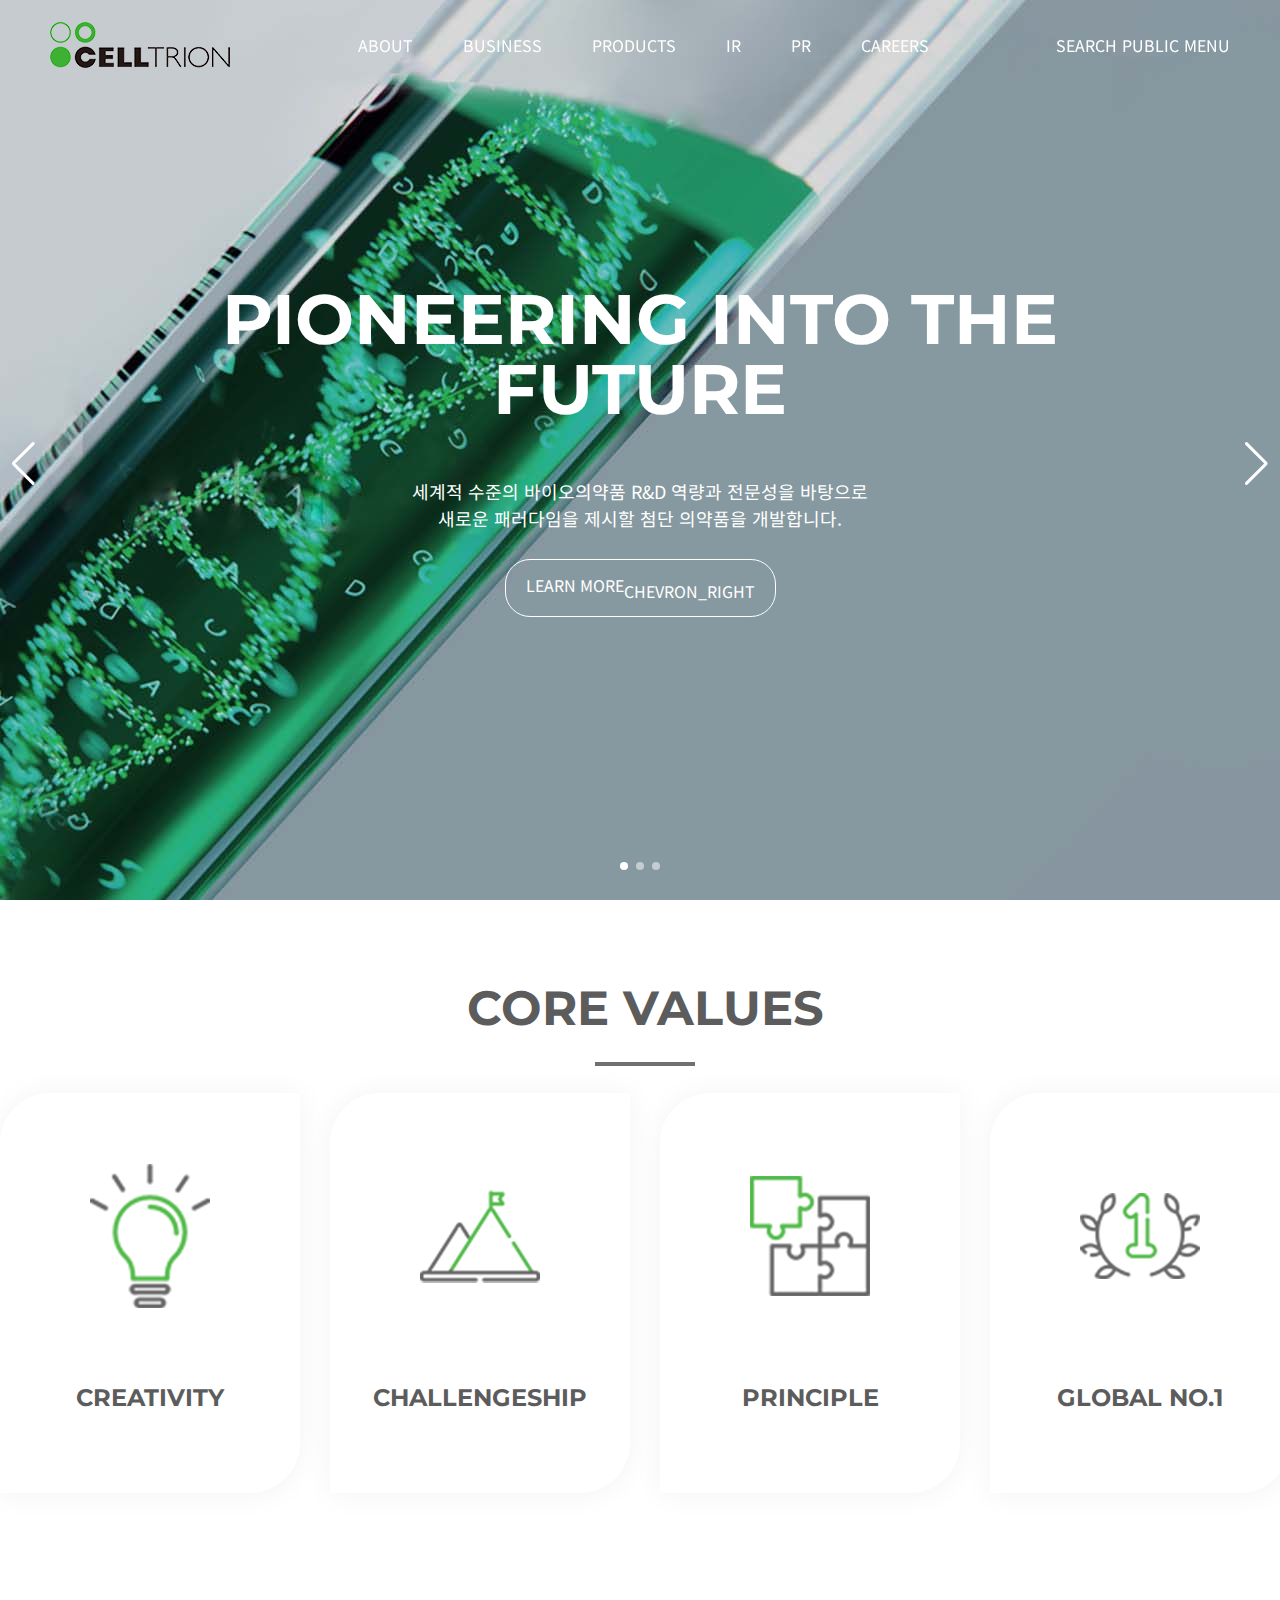
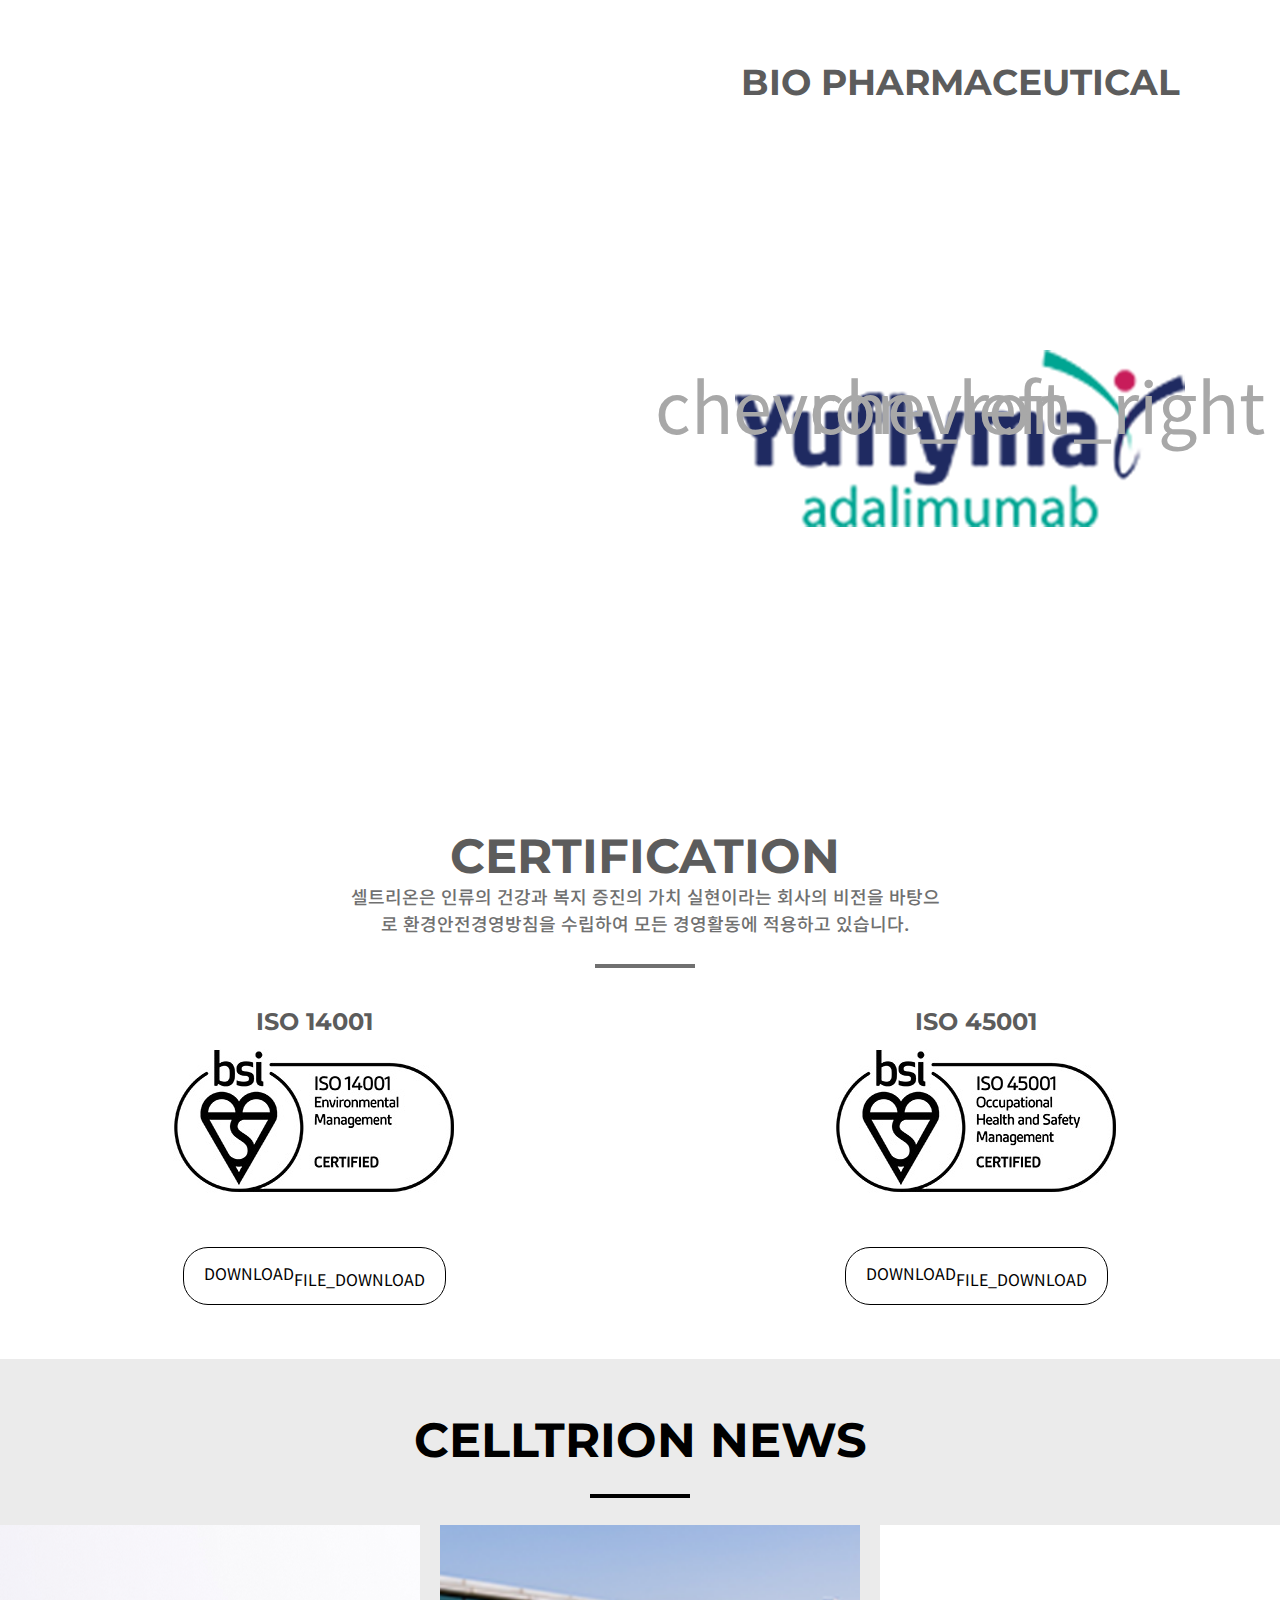
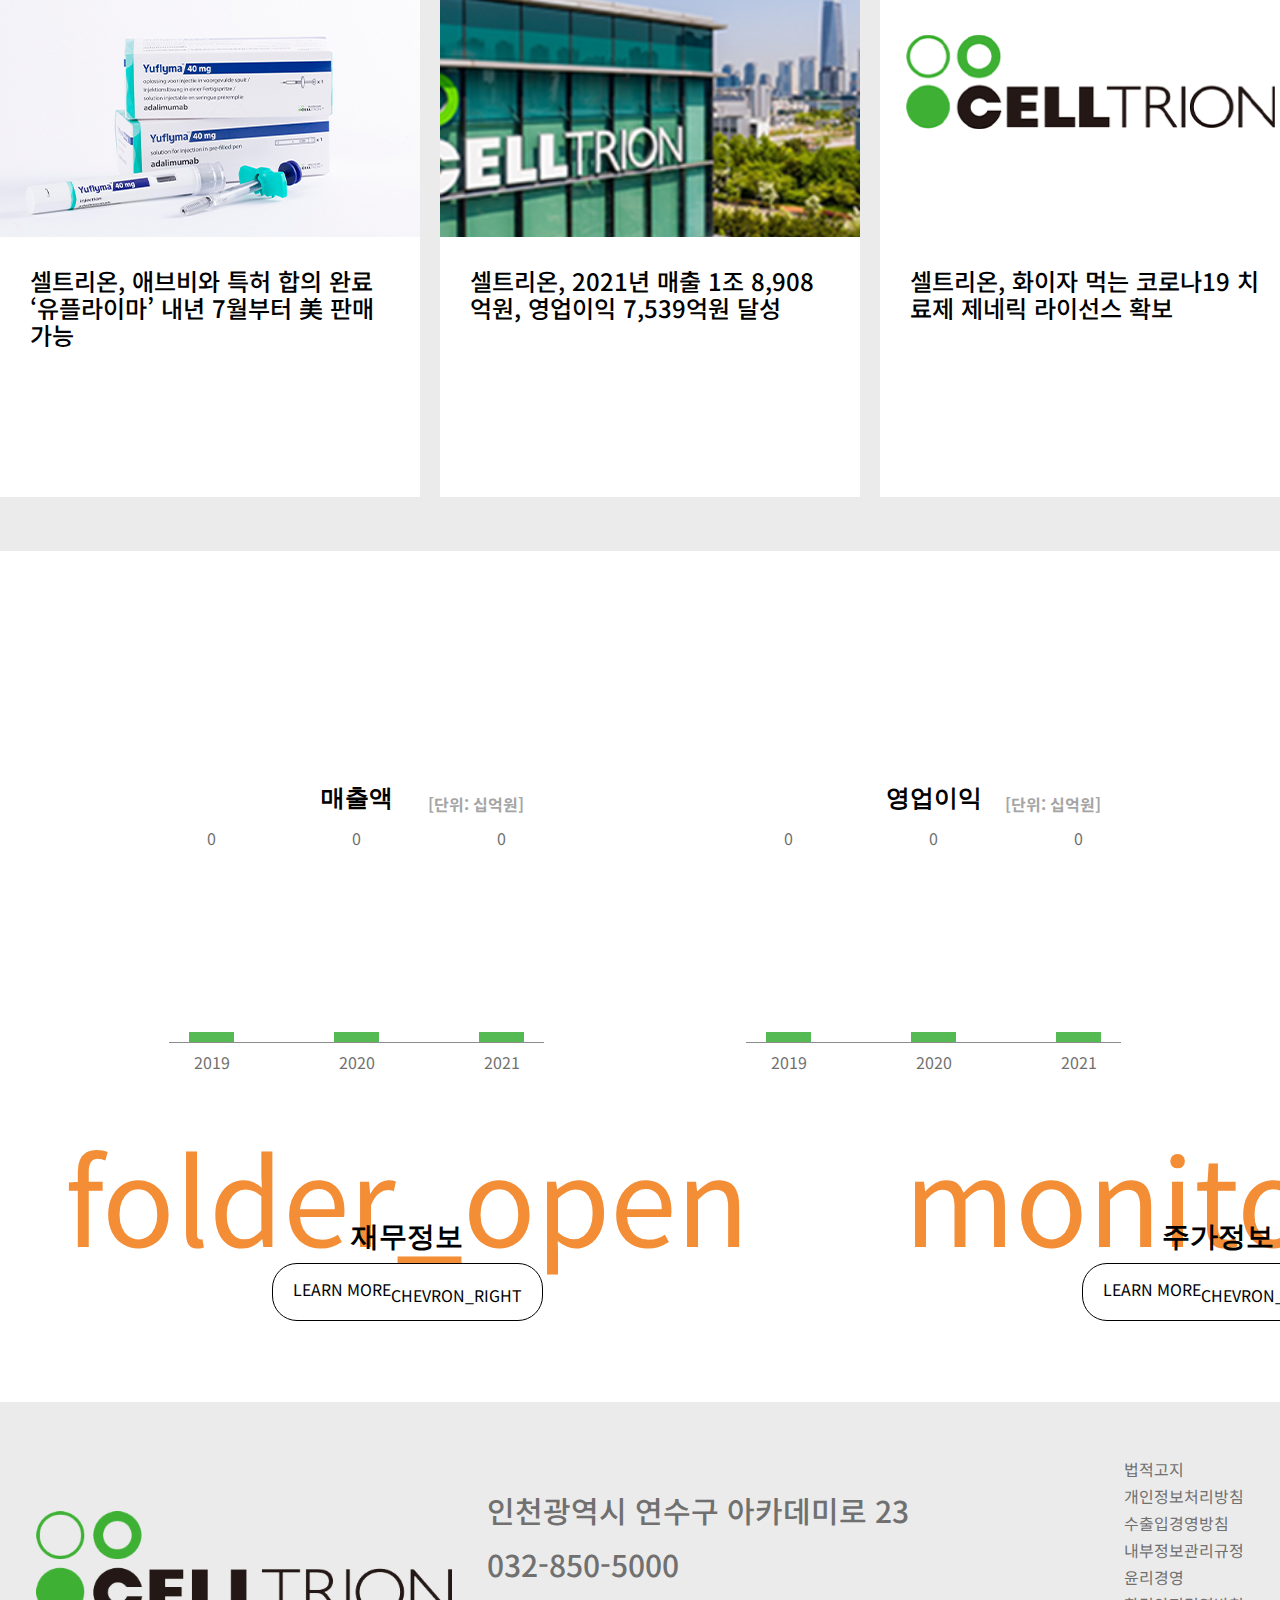
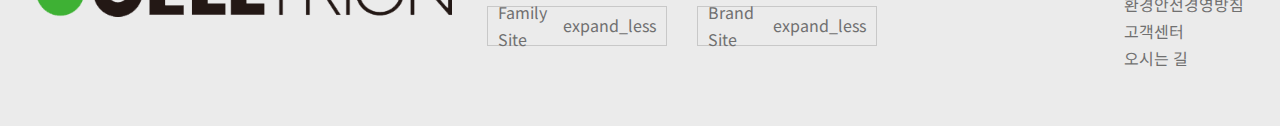
==== index.html @ 30f966c0 "og 추가" ====
<!DOCTYPE html>
<html lang="ko">
<head>
    <meta charset="UTF-8">
    <meta http-equiv="X-UA-Compatible" content="IE=edge">
    <meta name="viewport" content="width=device-width, initial-scale=1.0">
    <meta property="og:title" content="이신영 2차 포트폴리오">
    <meta property="og:description" content="프론트엔드 개발자로 가는 웹퍼블리셔/웹디자인 과정 이신영 1차 포트폴리오">
    <meta property="og:type" content="website">
    <meta property="og:url" content="https://sinyng9928.github.io/index.html">
    <meta property="og:image" content="images/celltrion_logo.png">
    <title>2차 포트폴리오-셀트리온 리뉴얼</title>

    <link rel="apple-touch-icon" sizes="57x57" href="images/favicon/">
    <link rel="apple-touch-icon" sizes="60x60" href="images/favicon//apple-icon-60x60.png">
    <link rel="apple-touch-icon" sizes="72x72" href="images/favicon//apple-icon-72x72.png">
    <link rel="apple-touch-icon" sizes="76x76" href="images/favicon//apple-icon-76x76.png">
    <link rel="apple-touch-icon" sizes="114x114" href="images/favicon//apple-icon-114x114.png">
    <link rel="apple-touch-icon" sizes="120x120" href="images/favicon//apple-icon-120x120.png">
    <link rel="apple-touch-icon" sizes="144x144" href="images/favicon//apple-icon-144x144.png">
    <link rel="apple-touch-icon" sizes="152x152" href="images/favicon//apple-icon-152x152.png">
    <link rel="apple-touch-icon" sizes="180x180" href="images/favicon//apple-icon-180x180.png">
    <link rel="icon" type="image/png" sizes="192x192"  href="images/favicon//android-icon-192x192.png">
    <link rel="icon" type="image/png" sizes="32x32" href="images/favicon//favicon-32x32.png">
    <link rel="icon" type="image/png" sizes="96x96" href="images/favicon//favicon-96x96.png">
    <link rel="icon" type="image/png" sizes="16x16" href="images/favicon//favicon-16x16.png">
    <link rel="manifest" href="/manifest.json">
    <meta name="msapplication-TileColor" content="#ffffff">
    <meta name="msapplication-TileImage" content="/ms-icon-144x144.png">
    <meta name="theme-color" content="#ffffff">
    <link rel="stylesheet" href="https://fonts.sandbox.google.com/css2?family=Material+Symbols+Outlined:opsz,wght,FILL,GRAD@48,400,0,0" />
    <link rel="stylesheet" href="https://unpkg.com/swiper@8/swiper-bundle.min.css"/>
    <link rel="stylesheet" href="css/main.css">
</head>
<body>
    <header>
        <div class="header_top">
            <h1 class="logo"><a href="index.html">Celltrion</a></h1>
            <nav>
                <ul class="main_menu">
                    <li>
                        <a href="about.html">about</a>
                        <ul class="sub_menu">
                            <li>
                                <a href="about.html">Company</a>
                                <ul>
                                    <li><a href="about.html">회사소개</a></li>
                                    <li><a href="#">CI</a></li>
                                    <li><a href="location.html">오시는 길</a></li>
                                </ul>
                            </li>
                            <li><a href="#">History</a></li>
                            <li>
                                <a href="greeting_chairman.html">Leadership</a>
                                <ul>
                                    <li><a href="greeting_chairman.html">Chairman 메시지</a></li>
                                    <li><a href="greeting_ceo.html">CEO 메시지</a></li>
                                </ul>
                            </li>
                            <li><a href="#">Responsibility</a></li>
                        </ul>
                    </li>
                    <li>
                        <a href="#">business</a>
                        <ul class="sub_menu">
                            <li>
                                <a href="#">Biosimilar</a>
                                <ul>
                                    <li><a href="#">자가면역질환</a></li>
                                    <li><a href="#">항암제</a></li>
                                </ul>
                            </li>
                            <li>
                                <a href="#">Small Molecules</a>
                                <ul>
                                    <li><a href="#">글로벌 케미컬 프로젝트</a></li>
                                </ul>
                            </li>
                            <li>
                                <a href="#">New Medicines</a>
                                <ul>
                                    <li><a href="#">신제형</a></li>
                                    <li><a href="#">바이오베터</a></li>
                                    <li><a href="#">신약개발</a></li>
                                    <li><a href="#">디지털 헬스케어</a></li>
                                    <li><a href="#">코로나-19</a></li>
                                </ul>
                            </li>
                            <li><a href="#">Pipeline</a></li>
                            <li><a href="#">Technology</a></li>
                        </ul>
                    </li>
                    <li>
                        <a href="#">products</a>
                        <ul class="sub_menu">
                            <li><a href="#">Bio pharmaceutical</a></li>
                            <li><a href="#">Generic pharmaceutical</a></li>
                            <li><a href="#">Test kits</a></li>
                        </ul>
                    </li>
                    <li>
                        <a href="#">ir</a>
                        <ul class="sub_menu">
                            <li><a href="#">재무정보</a></li>
                            <li><a href="#">주가정보</a></li>
                            <li><a href="#">공고</a></li>
                            <li><a href="#">공시</a></li>
                            <li>
                                <a href="#">IR 자료실</a>
                                <ul>
                                    <li><a href="#">실적자료</a></li>
                                    <li><a href="#">감사&ndash;검토 보고서</a></li>
                                </ul>
                            </li>
                        </ul>
                    </li>
                    <li>
                        <a href="#">pr</a>
                        <ul class="sub_menu">
                            <li><a href="#">공지사항</a></li>
                            <li><a href="#">보도자료</a></li>
                            <li>
                                <a href="#">PR 자료실</a>
                                <ul>
                                    <li><a href="#">홍보영상</a></li>
                                    <li><a href="#">디지털브로슈어</a></li>
                                    <li><a href="#">사진자료</a></li>
                                </ul>
                            </li>
                        </ul>
                    </li>
                    <li>
                        <a href="careers.html">careers</a>
                        <ul class="sub_menu">
                            <li><a href="careers.html">인재상</a></li>
                            <li>
                                <a href="#">채용정보</a>
                                <ul>
                                    <li><a href="#">채용공고</a></li>
                                    <li><a href="#">직무정보</a></li>
                                    <li><a href="#">복지제도</a></li>
                                </ul>
                            </li>
                        </ul>
                    </li>
                </ul>
            </nav>
            <div class="top_links">
                <ul>
                    <li><a href="#" class="search_btn"><span class="material-symbols-outlined">search</span></a></li>
                    <li><a href="#" class="lang_btn"><span class="material-symbols-outlined">public</span></a></li>
                    <li><a href="#" class="sitemap_btn"><span class="material-symbols-outlined">menu</span></a></li>
                </ul>
            </div>
            <div class="search_form">
                <form id= "search" action="search" method="GET">
                    <label for="search" class="hidden"></label>
                    <input type="text" name="search" id="search" placeholder="검색어를 입력하세요.">
                    <button class="search"><span class="material-symbols-outlined">search</span></button>
                </form>
            </div>
            <div class="lang_choose">
                <ul>
                    <li>kor</li>
                    <li>eng</li>
                    <li>chn</li>
                </ul>
            </div>
        </div>
        <div class="sitemap">
            <nav>
                <ul class="site_menu">
                    <li>
                        <a href="about.html">about</a>
                        <ul class="sub_menu">
                            <li>
                                <a href="about.html">Company</a>
                                <ul>
                                    <li><a href="about.html">회사소개</a></li>
                                    <li><a href="#">CI</a></li>
                                    <li><a href="location.html">오시는 길</a></li>
                                </ul>
                            </li>
                            <li><a href="#">History</a></li>
                            <li>
                                <a href="greeting_chairman.html">Leadership</a>
                                <ul>
                                    <li><a href="greeting_chairman.html">Chairman 메시지</a></li>
                                    <li><a href="greeting_ceo.html">CEO 메시지</a></li>
                                </ul>
                            </li>
                            <li><a href="#">Responsibility</a></li>
                        </ul>
                    </li>
                    <li>
                        <a href="#">business</a>
                        <ul class="sub_menu">
                            <li>
                                <a href="#">Biosimilar</a>
                                <ul>
                                    <li><a href="#">자가면역질환</a></li>
                                    <li><a href="#">항암제</a></li>
                                </ul>
                            </li>
                            <li>
                                <a href="#">Small Molecules</a>
                                <ul>
                                    <li><a href="#">글로벌 케미컬 프로젝트</a></li>
                                </ul>
                            </li>
                            <li>
                                <a href="#">New Medicines</a>
                                <ul>
                                    <li><a href="#">신제형</a></li>
                                    <li><a href="#">바이오베터</a></li>
                                    <li><a href="#">신약개발</a></li>
                                    <li><a href="#">디지털 헬스케어</a></li>
                                    <li><a href="#">코로나-19</a></li>
                                </ul>
                            </li>
                            <li><a href="#">Pipeline</a></li>
                            <li><a href="#">Technology</a></li>
                        </ul>
                    </li>
                    <li>
                        <a href="#">products</a>
                        <ul class="sub_menu">
                            <li><a href="#">Bio pharmaceutical</a></li>
                            <li><a href="#">Generic pharmaceutical</a></li>
                            <li><a href="#">Test kits</a></li>
                        </ul>
                    </li>
                    <li>
                        <a href="#">ir</a>
                        <ul class="sub_menu">
                            <li><a href="#">재무정보</a></li>
                            <li><a href="#">주가정보</a></li>
                            <li><a href="#">공고</a></li>
                            <li><a href="#">공시</a></li>
                            <li>
                                <a href="#">IR 자료실</a>
                                <ul>
                                    <li><a href="#">실적자료</a></li>
                                    <li><a href="#">감사&ndash;검토 보고서</a></li>
                                </ul>
                            </li>
                        </ul>
                    </li>
                    <li>
                        <a href="#">pr</a>
                        <ul class="sub_menu">
                            <li><a href="#">공지사항</a></li>
                            <li><a href="#">보도자료</a></li>
                            <li>
                                <a href="#">PR 자료실</a>
                                <ul>
                                    <li><a href="#">홍보영상</a></li>
                                    <li><a href="#">디지털브로슈어</a></li>
                                    <li><a href="#">사진자료</a></li>
                                </ul>
                            </li>
                        </ul>
                    </li>
                    <li>
                        <a href="careers.html">careers</a>
                        <ul class="sub_menu">
                            <li><a href="careers.html">인재상</a></li>
                            <li>
                                <a href="#">채용정보</a>
                                <ul>
                                    <li><a href="#">채용공고</a></li>
                                    <li><a href="#">직무정보</a></li>
                                    <li><a href="#">복지제도</a></li>
                                </ul>
                            </li>
                        </ul>
                    </li>
                </ul>
            </nav>
        </div>
    </header>
    <div class="main_slide swiper slide_wrapper">
        <div class="swiper-wrapper slide_container">
            <div class="swiper-slide slide1">
                <div class="content">
                    <h3 class="banner_tt">pioneering into the future</h3>
                    <p class="banner_text">세계적 수준의 바이오의약품 R&D 역량과 전문성을 바탕으로 새로운 패러다임을 제시할 첨단 의약품을 개발합니다.</p>
                    <a href="#" class="normal more btn w_color">learn more<span class="material-symbols-outlined">chevron_right</span></a>
                </div>
            </div>
            <div class="swiper-slide slide2">
                <div class="content">
                    <h3 class="banner_tt">Pharmaceuticals reinnovated</h3>
                    <p class="banner_text">1,000조 원 규모의 글로벌 케미컬의약품 시장을 개척하며<br>미래 성장을 위한 새로운 동력을 확보합니다.</p>
                    <a href="#" class="normal more btn w_color">learn more<span class="material-symbols-outlined">chevron_right</span></a>
                </div>
            </div>
            <div class="swiper-slide slide3">
                <div class="content">
                    <h3 class="banner_tt">New antibody treatment for COVID-19</h3>
                    <p class="banner_text">코로나-19 바이러스의 특징과 치료제 작용기전,<br> 치료제 개발 현황과 최신 뉴스를 확인할 수 있습니다.</p>
                    <a href="#" class="normal more btn w_color">learn more<span class="material-symbols-outlined">chevron_right</span></a>
                </div>
            </div>
        </div>
        <div class="swiper-button-prev"></div>
        <div class="swiper-button-next"></div>
        <div class="indicator">
            <div class="swiper-pagination"></div>
            <p class="playbtns">
                <span class="material-symbols-outlined w_color active">pause</span>
                <span class="material-symbols-outlined w_color">play_arrow</span>
            </p>
        </div>
    </div>
    <main>
        <section class="core_values container">
            <div class="content_header">
                <h3 class="content_tt">core values</h3> 
            </div>   
            <div class="value_contents">
                <div class="creativity">
                    <div class="value_img">
                        <img src="images/core/creativity.png" alt="창의성">
                    </div>
                    <h4>creativity</h4>
                    <p>발상의 전환과 창의적인 사고로<br>문제를 해결합니다.</p>
                </div>
                <div class="challengeship">
                    <div class="value_img">
                        <img src="images/core/challengeship.png" alt="도전정신">
                    </div>
                    <h4>challengeship</h4>
                    <p>난관에 굴하지 않고 새로운 길을<br>찾기 위해 끊임없이 도전합니다.</p>
                </div>
                <div class="principle">
                    <div class="value_img">
                        <img src="images/core/principle.png" alt="창의성">
                    </div>
                    <h4>principle</h4>
                    <p>원칙을 준수하며 신념과 신뢰의<br>가치를 중시합니다.</p>
                </div>
                <div class="no_1">
                    <div class="value_img">
                        <img src="images/core/no_1.png" alt="창의성">
                    </div>
                    <h4>global no.1</h4>
                    <p>세계 시장을 주도하기 위한 최고의 전문성과 경쟁력을 강조합니다.</p>
                </div>
            </div>
        </section>
        <section class="products">
            <div class="pro_left w_color">
                <div class="content_header w_color">
                    <h3 class="content_tt w_color">products</h3>
                    <p>글로벌 GMP 시스템과 철저한 품질 관리를 통해 신뢰받는 의약품을 생산합니다.</p>
                </div>
                <div class="pro_tab">
                    <ul>
                        <li class="active">Bio pharmaceutical</li>
                        <li>Generic pharmaceutical</li>
                        <li>Test kits</li>
                    </ul>
                </div>
            </div>
            <div class="pro_right">
                <div class="bio_phar active">
                    <h4 class="products_tt">bio pharmaceutical</h4>
                    <ul>
                        <li><img src="images/products/Bio pharmaceutical/yuflyma.png" alt="유플라이마"></li>
                        <li><img src="images/products/Bio pharmaceutical/truxima_rituximab.png" alt="트룩시마"></li>
                        <li><img src="images/products/Bio pharmaceutical/remsima_sc.png" alt="램시마 SC"></li>
                        <li><img src="images/products/Bio pharmaceutical/remsima_infliximab.png" alt="램시마"></li>
                        <li><img src="images/products/Bio pharmaceutical/regkirona.png" alt="렉키로나"></li>
                        <li><img src="images/products/Bio pharmaceutical/herzuma_trastuzumab.png" alt="허쥬마"></li>
                    </ul>
                </div>
                <div class="generic_phar">
                    <h4 class="products_tt">generic pharmaceutical</h4>
                    <ul>
                        <li><img src="images/products/Generic pharmaceutical/temixys.png" alt="티믹시스"></li>
                        <li><img src="images/products/Generic pharmaceutical/linezolid.png" alt="리니졸러드"></li>
                    </ul>
                </div>
                <div class="text_kits">
                    <h4 class="products_tt">test_kits</h4>
                    <ul>
                        <li><img src="images/products/Test Kits/celltrion_diatrust_covid19.png" alt="코로나 자가진단키트"></li>
                    </ul>
                </div>
                <p class="controls">
                    <a href="#" class="prev"><span class="material-symbols-outlined">chevron_left</span></a>
                    <a href="#" class="next"><span class="material-symbols-outlined">chevron_right</span></a>
                </p>
            </div>
        </section>
        <section class="certification container">
            <div class="content_header">
                <h3 class="content_tt">certification</h3>
                <p>셀트리온은 인류의 건강과 복지 증진의 가치 실현이라는 회사의 비전을 바탕으로 환경안전경영방침을 수립하여 모든 경영활동에 적용하고 있습니다.</p>
            </div>
            <div class="iso_content">
                <div class="iso iso_14001">
                    <h4>iso 14001</h4>
                    <img src="images/iso14001.jpg" alt="iso14001 인증마크">
                    <a href="#" class="normal btn">download<span class="material-symbols-outlined">file_download</span></a>
                </div>
                <div class="iso iso_45001">
                    <h4>iso 45001</h4>
                    <img src="images/iso45001.jpg" alt="iso45001 인증마크">
                    <a href="#" class="normal btn">download<span class="material-symbols-outlined">file_download</span></a>
                </div>
            </div>
        </section>
        <section class="news">
            <div class="content_header b_color">
                <h3 class="content_tt b_color">celltrion news</h3>
            </div>
            <div class="news_wrap container">
                <div class="news_1">
                    <div class="img_wrap">
                        <img src="images/news1_1.png" alt="유플라이마 이미지">
                    </div>
                    <div class="news_desc">
                        <p class="news_content">셀트리온, 애브비와 특허 합의 완료 ‘유플라이마’ 내년 7월부터 美 판매 가능</p>
                        <a href="#" class="normal more btn">learn more<span class="material-symbols-outlined">chevron_right</span></a>
                    </div>
                </div>
                <div class="news_2">
                    <div>
                        <div class="img_wrap">
                            <img src="images/news2.png" alt="셀트리온 건물 이미지">
                        </div>
                        <div class="news_desc">
                            <p class="news_content">셀트리온, 2021년 매출 1조 8,908억원, 영업이익 7,539억원 달성</p>
                            <a href="#" class="normal more btn">learn more<span class="material-symbols-outlined">chevron_right</span></a>
                        </div>
                    </div>
                </div>
                <div class="news_3">
                    <div class="img_wrap">
                        <img src="images/news3.png" alt="셀트리온 로고 이미지">
                    </div>
                    <div class="news_desc">
                        <p class="news_content">셀트리온, 화이자 먹는 코로나19 치료제 제네릭 라이선스 확보</p>
                        <a href="#" class="normal more btn">learn more<span class="material-symbols-outlined">chevron_right</span></a></div>
                </div>
            </div>
        </section>
        <section class="ir">
            <div class="content_header w_color">
                <h3 class="content_tt w_color">ir 자료실</h3>
            </div>
            <div class="ir_content">
                <div class="graphs container">
                    <div class="take_graphs">
                        <h4 class="b_color">매출액</h4>
                        <span class="unit">&#91;단위: 십억원&#93;</span>
                        <ul>
                            <li>
                                <ul class="take_2019">
                                    <li class="graphs_value" data-num="981.9">0</li>
                                    <li class="bar">
                                        <svg>
                                            <rect x="0" y="0" data-height="100px"></rect>
                                        </svg>
                                    </li>
                                    <li>2019</li>
                                </ul>
                            </li>
                            <li>
                                <ul class="take_2020">
                                    <li class="graphs_value" data-num="1689.8">0</li>
                                    <li class="bar">
                                        <svg>
                                            <rect data-height="172px"></rect>
                                        </svg>
                                    </li>
                                    <li>2020</li>
                                </ul>
                            </li>
                            <li>
                                <ul class="take_2021">
                                    <li class="graphs_value" data-num="1615.8">0</li>
                                    <li class="bar">
                                        <svg>
                                            <rect data-height="165px"></rect>
                                        </svg>
                                    </li>
                                    <li>2021</li>
                                </ul>
                            </li>
                        </ul>
                    </div>
                    <div class="profit_graphs">
                        <h4 class="b_color">영업이익</h4>
                        <span class="unit">&#91;단위: 십억원&#93;</span>
                        <ul>
                            <li>
                                <ul class="take_2019">
                                    <li class="graphs_value" data-num="359.9">0</li>
                                    <li class="bar">
                                        <svg>
                                            <rect data-height="50px"></rect>
                                        </svg>
                                    </li>
                                    <li>2019</li>
                                </ul>
                            </li>
                            <li>
                                <ul class="take_2020">
                                    <li class="graphs_value" data-num="703.3">0</li>
                                    <li class="bar">
                                        <svg>
                                            <rect data-height="98px"></rect>
                                        </svg>
                                    </li>
                                    <li>2020</li>
                                </ul>
                            </li>
                            <li>
                                <ul class="take_2021">
                                    <li class="graphs_value" data-num="712.8">0</li>
                                    <li class="bar">
                                        <svg>
                                            <rect data-height="99px"></rect>
                                        </svg>
                                    </li>
                                    <li>2021</li>
                                </ul>
                            </li>
                        </ul>
                    </div>
                </div>
                <div class="content_wrap container">
                    <div class="financial">
                        <span class="material-symbols-outlined s_color">folder_open</span>
                        <h4 class="ir_tt b_color">재무정보</h4>
                        <a href="#" class="normal more btn">learn more<span class="material-symbols-outlined">chevron_right</span></a>
                    </div>
                    <div class="stock">
                        <span class="material-symbols-outlined s_color">monitoring</span>
                        <h4 class="ir_tt b_color">주가정보</h4>
                        <a href="#" class="normal more btn">learn more<span class="material-symbols-outlined">chevron_right</span></a>
                    </div>
                    <div class="disclosure">
                        <span class="material-symbols-outlined s_color">campaign</span>
                        <h4 class="ir_tt b_color">공시</h4>
                        <a href="#" class="normal more btn">learn more<span class="material-symbols-outlined">chevron_right</span></a>
                    </div>
                    <div class="ir_data">
                        <span class="material-symbols-outlined s_color">description</span>
                        <h4 class="ir_tt b_color">IR 자료실</h4>
                        <a href="#" class="normal more btn">learn more<span class="material-symbols-outlined">chevron_right</span></a>
                    </div>
                </div>
            </div>
        </section>
        <div class="fixed_menu">
            <a href="#"><span class="material-symbols-outlined">headset_mic</span></a>
            <a href="#"><span class="material-symbols-outlined">arrow_upward</span></a>
        </div>
    </main>
    <footer>
        <img src="images/celltrion_logo.png" alt="셀트리온 로고">
        <div class="company_desc">
            <p class="address">인천광역시 연수구 아카데미로 23</p>
            <p class="tel_num">032-850-5000</p>
            <div class="company_site">
                <div class="family_site slt_box">
                    <a href="#" class="btn_slt">Family Site</a>
                    <span class="material-symbols-outlined">expand_less</span>
                    <ul>
                        <li><a href="#">셀트리온</a></li>
                        <li><a href="#">셀트리온헬스케어</a></li>
                        <li><a href="#">셀트리온제약</a></li>
                        <li><a href="#">셀트리온스킨큐어</a></li>
                        <li><a href="#">셀트리온복지재단</a></li>
                        <li><a href="#">셀트리온엔터테인먼트</a></li>
                    </ul>
                </div>
                <div class="brand_site slt_box">
                    <a href="#" class="btn_slt">Brand Site</a>
                    <span class="material-symbols-outlined">expand_less</span>
                    <ul>
                        <li><a href="#">램시마</a></li>
                        <li><a href="#">트룩시마</a></li>
                        <li><a href="#">허쥬마</a></li>
                    </ul>
                </div>
            </div>
        </div>
        <div class="footer_side">
            <ul class="footer_menu">
                <li><a href="#">법적고지</a></li>
                <li><a href="#">개인정보처리방침</a></li>
                <li><a href="#">수출입경영방침</a></li>
                <li><a href="#">내부정보관리규정</a></li>
                <li><a href="#">윤리경영</a></li>
                <li><a href="#">환경안전경영방침</a></li>
                <li><a href="#">고객센터</a></li>
                <li><a href="#">오시는 길</a></li>
            </ul>
        </div>
    </footer>
    
    <script src="https://code.jquery.com/jquery-3.6.0.min.js" integrity="sha256-/xUj+3OJU5yExlq6GSYGSHk7tPXikynS7ogEvDej/m4=" crossorigin="anonymous"></script>
    <script src="https://unpkg.com/swiper@8/swiper-bundle.min.js"></script>
    <script src="js/header.js"></script>
    <script src="js/main.js"></script>
</body>
</html>
---- css/main.css ----
@import url(common.css);

/* Slide */
.main_slide .swiper-slide{
    width: 100%;
    height: 100vh;
    background-position: center;
    background-repeat: no-repeat;
    background-attachment: fixed;
    background-size: cover;
    display: flex;
    justify-content: center;
    position: relative;
}
.slide_container .swiper-slide .content{
    display: flex;
    flex-direction: column;
    justify-content: center;
    align-items: center;
    position: relative;
}
.slide_container .slide1{
    background-image: url(../images/slide1_bg.jpg);
}
.slide_container .slide2{
    background-image: url(../images/slide2_bg_web.png);
}
.slide_container .slide3{
    background-image: url(../images/silde3_bg.png);
}
.swiper-button-next, .swiper-button-prev {
    color: var(--white);
}
.swiper-pagination-bullet{
    background: var(--white);
    opacity: .5;
}
.swiper-pagination-bullet-active{
    opacity: 1;
}
.main_slide .swiper-pagination{
    bottom: 50px;
}
/* Core values */
.value_contents{
    margin: 0 auto;
    display: flex;
    gap: 30px;
    justify-content: center;
    align-items: center;
}
.value_contents > div{
    width: 300px;
    height: 400px;
    text-align: center;
    border-radius : 50px 0 50px 0;
    box-shadow: 0px 1px 30px 0px rgba(0, 0, 0, 0.05);
    display: flex;
    justify-content: center;
    align-items: center;
    flex-direction: column;
    transition: 0.4s ease-in-out;
}
.value_contents > div.active{
    transform: translate(-10px, -10px);
    box-shadow: 0px 1px 20px 0px rgba(0, 0, 0, 0.15);
}
.value_contents div .value_img{
    width: 150px;
    height: 150px;
    vertical-align: middle;
    margin-bottom: 60px;
    display: flex;
    justify-content: center;
    align-items: center;
}
.value_contents div p{
    display: none;
    width: 240px;
}
.value_contents > div h4{
    transition: 0.4s ease-in-out;
}
.value_contents > div.active h4{
    transform: translateY(-20px);
}
.value_contents > div.active p{
    display: block;
}
/* Products */
.products_tt{
    font-size: calc(var(--body-fz)*2.25);
    text-transform: uppercase;
}
.products{
    display: flex;
    height: 80vh;
}
.products > div{
    width: 50%;
    height: 100%;
    padding: calc(var(--line-height)*2) 0;
}
.pro_left{
    background: url(../images/product_bg.jpg) no-repeat fixed;
    display: flex;
    flex-direction: column;
    gap: 250px;
}
.pro_left .content_header p{
    width: 390px;
}
.pro_left .pro_tab ul{
    position: relative;
    display: flex;
    flex-direction: column;
    gap: 70px;
    margin-left: 85px;
}
.pro_left .pro_tab li{
    font-size: calc(var(--body-fz)*1.125);
    text-transform: uppercase;
    opacity: 0.5;
    cursor: pointer;
}
.pro_left .pro_tab li.active{
    opacity: 1;
}
.pro_right{
    position: relative;
    display: flex;
    justify-content: center;
    align-items: flex-start;
}
.pro_right > div{
    display: none;
    flex-direction: column;
    gap: 180px;
}
.pro_right > div.active{
    display: flex;
}
.pro_right > div ul{
    width: 600px;
    height: 300px;
    display: flex;
    overflow: hidden;
}
.pro_right .controls a{
    position: absolute;
    top: 50%;
    transform: translateY(-50%);
}
.pro_right .controls a span{
    font-size: 70px;
    color: #a8a8a8;
}
.pro_right .controls a.prev{
    left: 15px;
}
.pro_right .controls a.next{
    right: 15px;
}
/* Certification */
.certification .content_header p{
    width: 600px;
}
.certification .iso_content{
    display: flex;
    justify-content: center;
    align-items: center;
    gap: 380px;
}
.certification .iso_content div{
    display: flex;
    align-items: center;
    justify-content: center;
    flex-direction: column;
}
.certification .iso_content div img{
    margin-bottom: calc(var(--line-height)*2);
}
/* Celltrion news */
.news{
    background: #ebebeb;
}
.news .img_wrap{
    width: 100%;
    height: 312px;
    overflow: hidden;
    display: flex;
    justify-content: center;
}
.news .img_wrap img{
    object-fit: cover;
    width: 100%;
}
.news .news_wrap{
    display: flex;
    gap: 20px;
}
.news .news_wrap > div{
    transition: 0.4s;
}
.news .news_wrap > div:nth-of-type(1){
    flex: 1;
}
.news .news_wrap > div:nth-of-type(2){
    flex: 1;
}
.news .news_wrap > div:nth-of-type(3){
    flex: 1;
}
.news .news_wrap > div .btn{
    opacity: 0;
    transform: translateY(30px);
    transition: 0.4s;
}
.news .news_wrap > div:hover{
    flex: 2;
}
.news .news_wrap > div.active .btn{
    opacity: 1;
    transform: none;
}
.news .news_wrap .news_desc{
    height: 200px;
    background: var(--white);
    padding: 30px;
    position: relative;
}
.news .news_wrap .news_desc .news_content{
    width: 360px;
    font-weight: 500;
    font-size: calc(var(--body-fz)*1.5);
    color: var(--black);
}
.news .news_wrap .news_desc .btn{
    position: absolute;
    bottom: 30px;
    right: 25px;
}
/* IR */
.ir{
    background: url(../images/ir_bg.jpg) no-repeat fixed;
    background-size: 100% 100%;
}
.ir .ir_content{
    display: flex;
    flex-direction: column;
    gap: 25px;
}
.ir .ir_tt{
    font-size: calc(var(--body-fz)*1.75);
}
.ir .graphs, .ir .content_wrap div{
    background: var(--white);
}
.ir .graphs{
    display: flex;
    gap: 242px;
    justify-content: center;
    align-items: center;
    padding: calc(var(--line-height)*2) 0;
}
.ir .graphs > div{
    position: relative;
}
.ir .graphs .unit{
    font-weight: bold;
    color: #a5a5a5;
    position: absolute;
    right: 0px;
    top: 20px;
}
.ir .graphs > div > ul{
    display: flex;
    gap: 100px;
    text-align: center;
    position: relative;
}
.ir .graphs > div > ul:after{
    content: '';
    height: 1px;
    position: absolute;
    left: -20px; right: -20px;
    bottom: 33px;
    background: #8c8c8c;
}
.ir .graphs svg{
    width: 45px;
    height: 190px;
}
.ir .graphs svg rect{
    width: 45px;
    height: 10px;
    fill: var(--primary-c);
    transform: rotate(180deg);
    transform-origin: center center;
}
.ir .content_wrap{
    display: flex;
    justify-content: space-between;
    align-items: center;
    gap: 25px;
}
.ir .content_wrap div{
    padding: var(--line-height) 65px;
    display: flex;
    flex-direction: column;
    justify-content: center;
    align-items: center;
}
.ir .content_wrap div > span{
    font-size: 120px;
}
/* ABOUT */
.about_banner{
    height: 100vh;
    background: url(../images/about_banner_bg.jpg) no-repeat center;
    background-size: cover;
    display: flex;
    justify-content: center;
    align-items: center;
    flex-direction: column;
    gap: var(--line-height);
}
.about_banner .banner_desc1{
    width: 570px;
    font-size: 33px;
    font-weight: 500;
    line-height: 40px;
    margin-left: -300px;
    transform: translateX(-50px);
    opacity: 0;
    animation: fade_banner1 0.5s ease-in-out forwards;
}
@keyframes fade_banner1 {
    0%{transform: translateX(-50px);opacity: 0;}
    100%{transform: none;opacity: 1;}
}
.about_banner .banner_desc2{
    font-size: calc(var(--body-fz)*1.125);
    font-weight: 500;
    width: 625px;
    margin-left: 250px;
    transform: translateX(50px);
    opacity: 0;
    animation: fade_banner2 0.5s 0.5s ease-in-out forwards;
}
@keyframes fade_banner2 {
    0%{transform: translateX(50px);opacity: 0;}
    100%{transform: none;opacity: 1;}
}
.about_desc{
    display: flex;
    flex-direction: column;
    justify-content: center;
    align-items: center;
}
.about_desc img{
    width: 55px;
    height: 55px;
    margin-bottom: var(--line-height);
}
.about_desc p{
    width: 610px;
    text-align: center;
    font-size: 33px;
    font-weight: 500;
    line-height: 40px;
}
.glance_list{
    width: 100%;
    display: flex;
    justify-content: center;
    align-items: center;
}
.glance_list > div{
    width: 25%;
    display: flex;
    flex-direction: column;
    justify-content: center;
    align-items: center;
}
.glance_list div .img_wrap{
    width: 100px;
    height: 100px;
    display: flex;
    justify-content: center;
    align-items: center;
}
.glance_list div .glance_tt{
    font-size: calc(var(--body-fz)*1.75);
    line-height: calc(var(--line-height)*2);
    font-weight: 500;
}
.glance_list div .glance_num{
    font-size: calc(var(--body-fz)*2);
    font-weight: 500;
    line-height: calc(var(--line-height)*2);
}
/* CAREERS */
.careers .content_header, .location .content_header, .greeting .content_header{
    margin: 90px 0 calc(var(--line-height)*3);
}
.careers .career_list > div{
    display: flex;
    gap: 135px;
    justify-content: center;
    align-items: center;
}
.careers .career_list .img_wrap{
    width: 305px;
    height: 242px;
    display: flex;
    justify-content: center;
    align-items: center;
    position: relative;
}
.careers .career_list .img_wrap:before{
    content: '';
    display: block;
    position: absolute;
    left: 0; right: 0; top: 0;
    width: 305px;
    height: 3px;
    background: #a8a8a8;
}
.careers .career_list .careers_desc .career_tt{
    text-align: left;
    color: var(--black);
    font-size: calc(var(--body-fz)*2);
    font-weight: 500;
    line-height: calc(var(--line-height)*2);
}
.careers .career_list .careers_desc .career_txt{
    width: 550px;
}
/* GREETING */
.greeting_image{
    width: 100%;
    position: relative;
}
.greeting_image img{
    width: 100%;
}
.greeting_image .img_txt{
    position: absolute;
    left: calc(50% - 648px); top: 0; bottom: 0;
    display: flex;
    flex-direction: column;
    justify-content: center;
    align-items: start;
    gap: var(--line-height);
}
.greeting_image .img_txt .greeting_tt{
    font-size: calc(var(--body-fz)*3);
    color: var(--primary-c);
}
.greeting_image .img_txt .image_text{
    font-size: calc(var(--body-fz)*1.75);
    margin-left: 25px;
}
.greeting_image .img_txt .name{
    margin-left: 25px;
}
.ceo .greeting_image .img_txt{
    left: 50%;
}
.greeting_msg{
    display: flex;
    flex-direction: column;
    gap: var(--line-height);
    padding-top: calc(var(--line-height)*2);
}
.greeting_msg p{
    width: 890px;
}
.greeting_container{
    display: none;
}
.greeting_container.active{
    display: block;
}
/*  LOCATION */
.location .location_content{
    display: flex;
    flex-wrap:wrap;
    justify-content: center;
    gap: calc(var(--line-height)*2);
}
.location .location_content .addrbox > div{
    flex-direction: column;
    gap: var(--line-height);
    display: none;
}
.location .location_content .addrbox > div.active{
    display: flex;
}
.location .location_content .addrbox dl{
    display: flex;
    gap: 100px;
    align-items: center;
}
.location .location_content .addrbox dl *{
    vertical-align: middle;
}
.location .location_content .addrbox dt span{
    color: var(--primary-c);
    font-size: calc(var(--body-fz)*3);
    margin-right: 20px;
}
.location .location_content .addrbox dt{
    color: var(--primary-c);
    font-size: calc(var(--body-fz)*1.125);
    font-weight: bold;
    width: 200px;
}
.location .location_content .addrbox dd{
    font-size: calc(var(--body-fz)*1.125);
    text-align: left;
    width: 600px;
}
.location .location_content .addrbox .express_bus dd{
    display: flex;
    flex-direction: column;
    gap: 20px;
}
.location .location_content .addrbox .bus_num{
    color: var(--secondary-c);
    font-weight: bold;
}
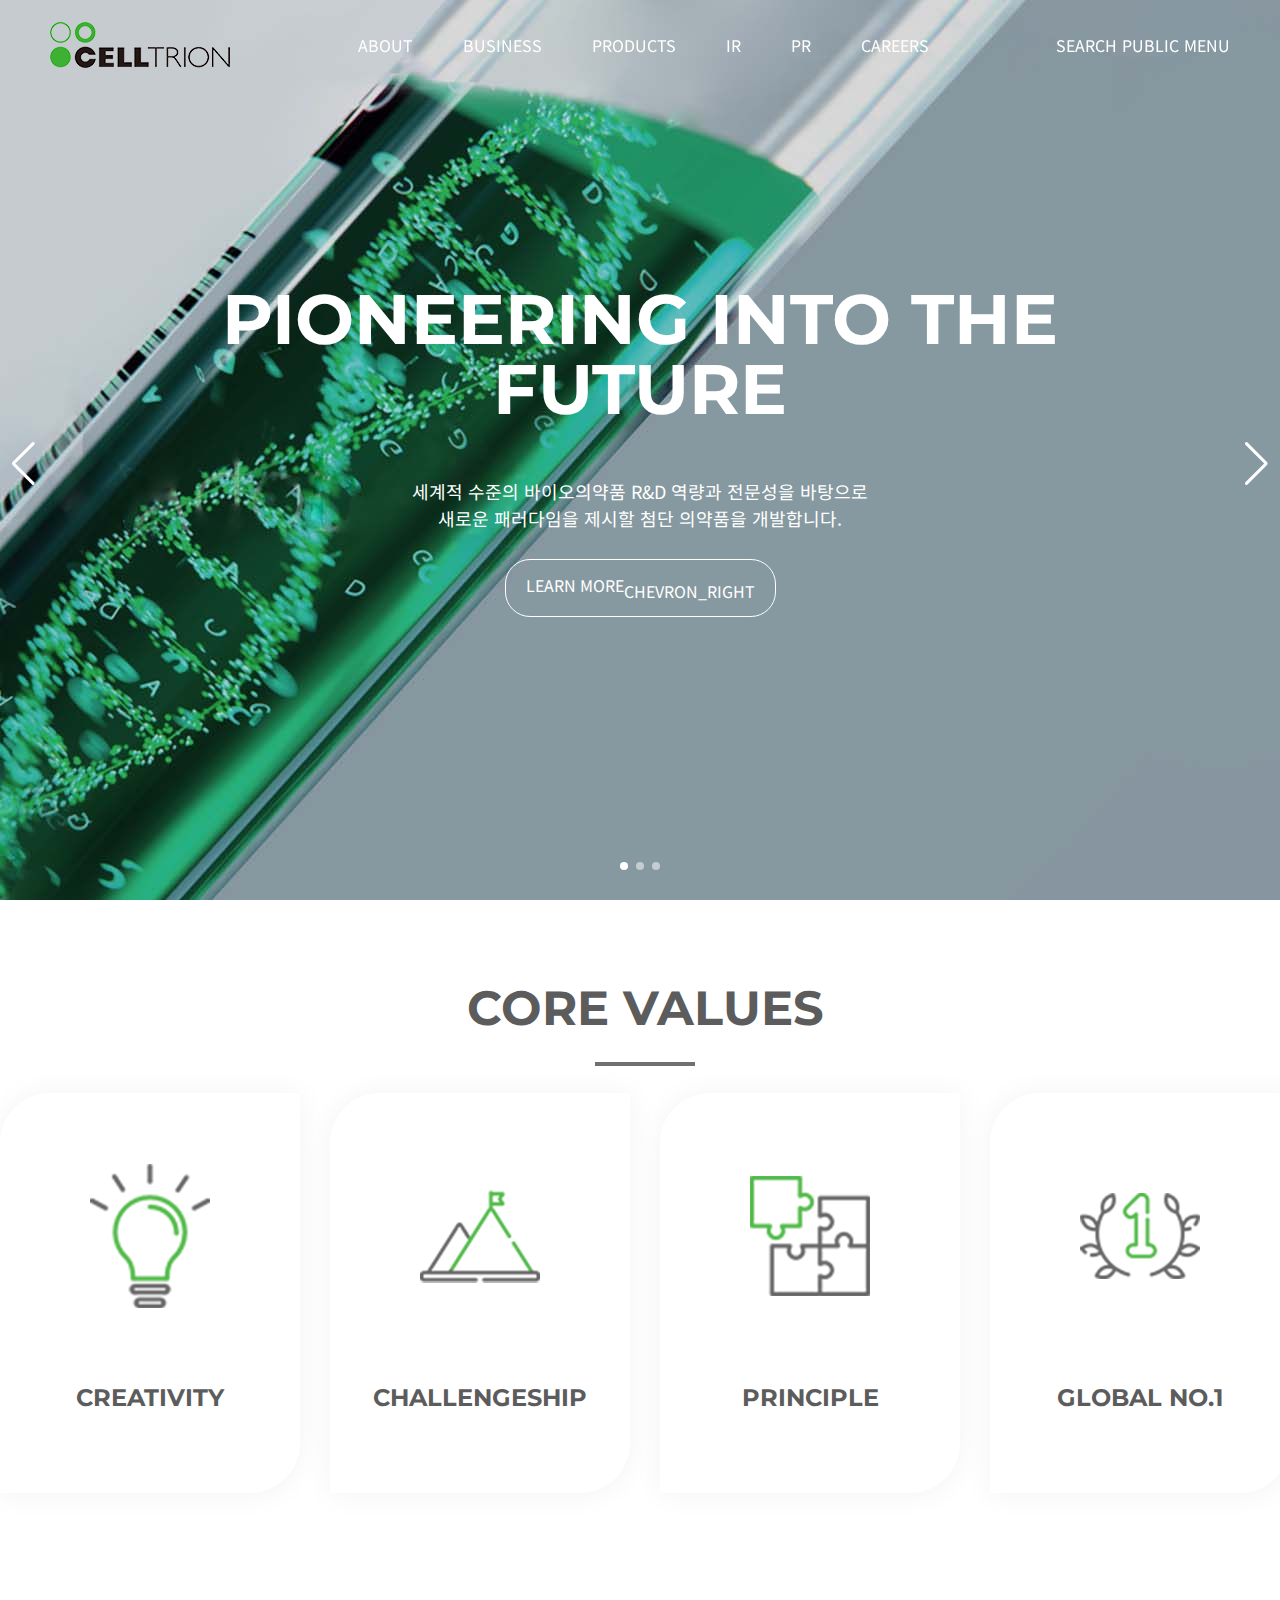
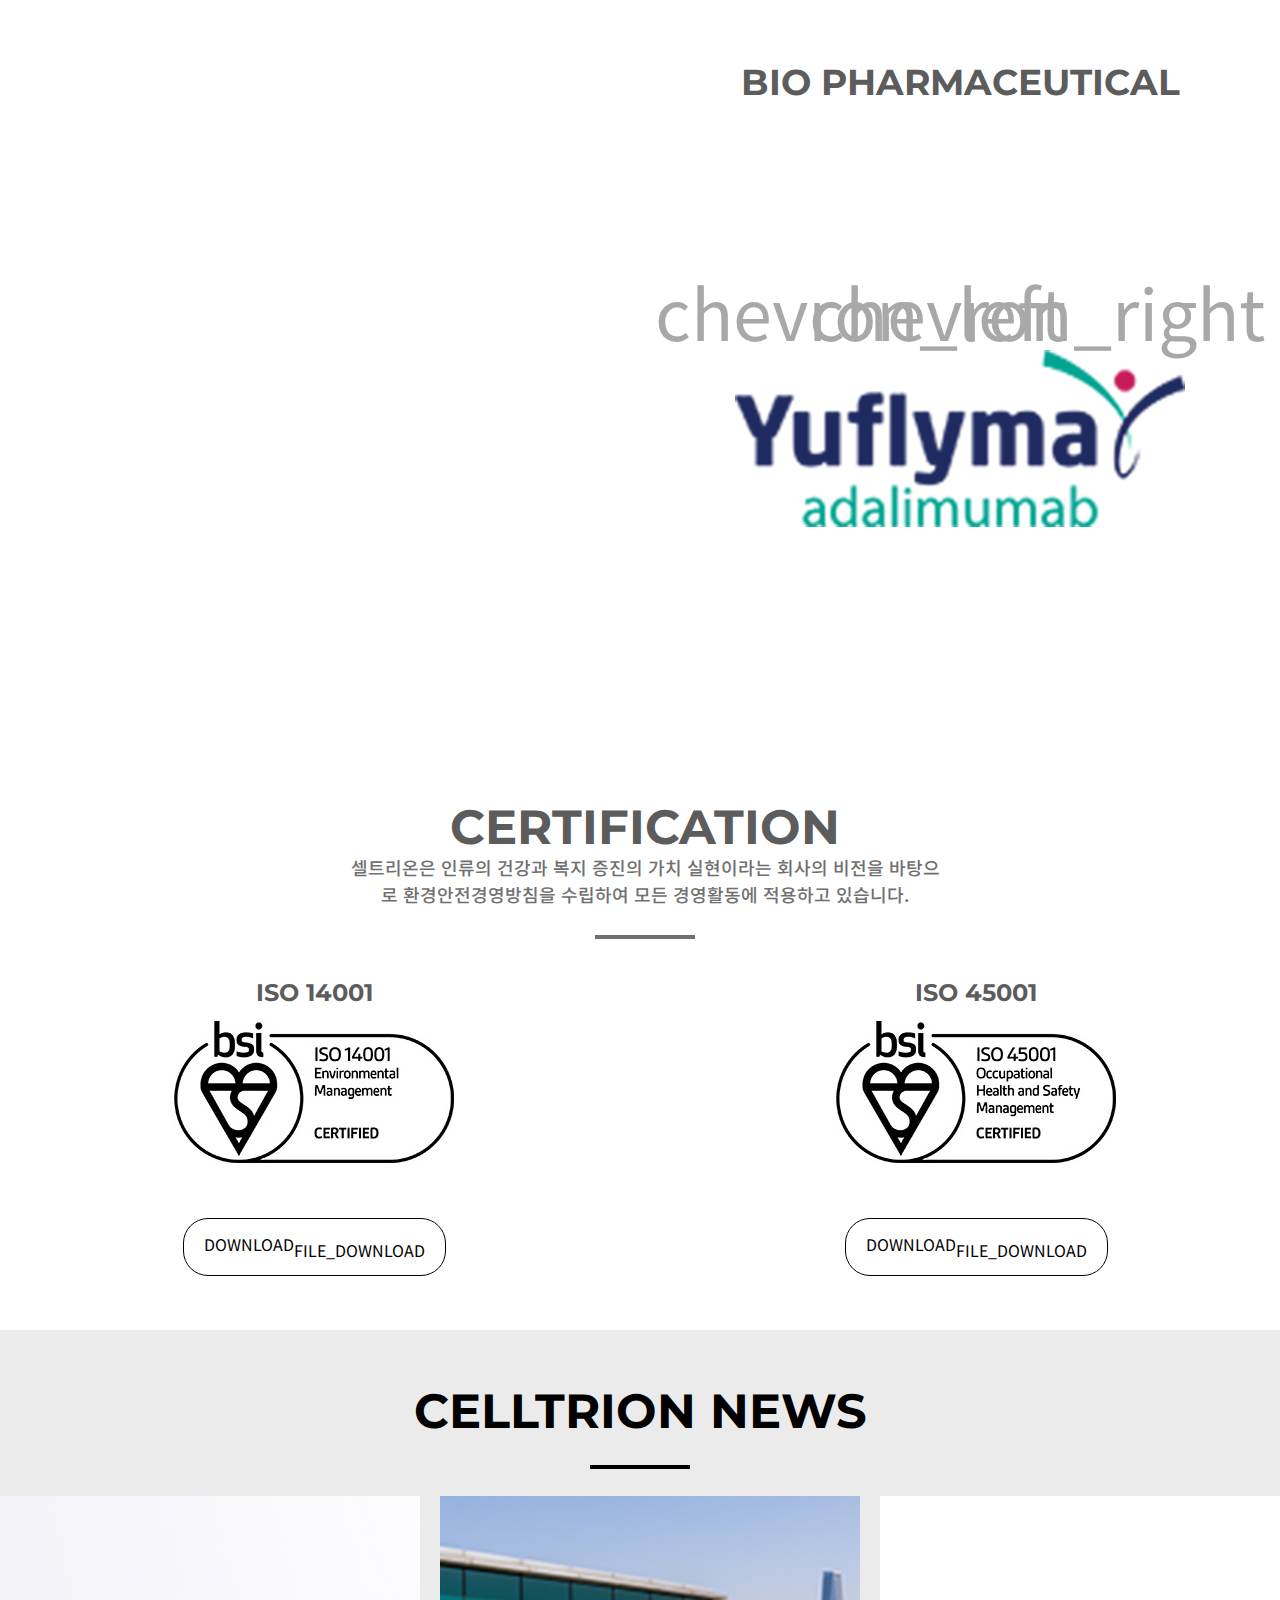
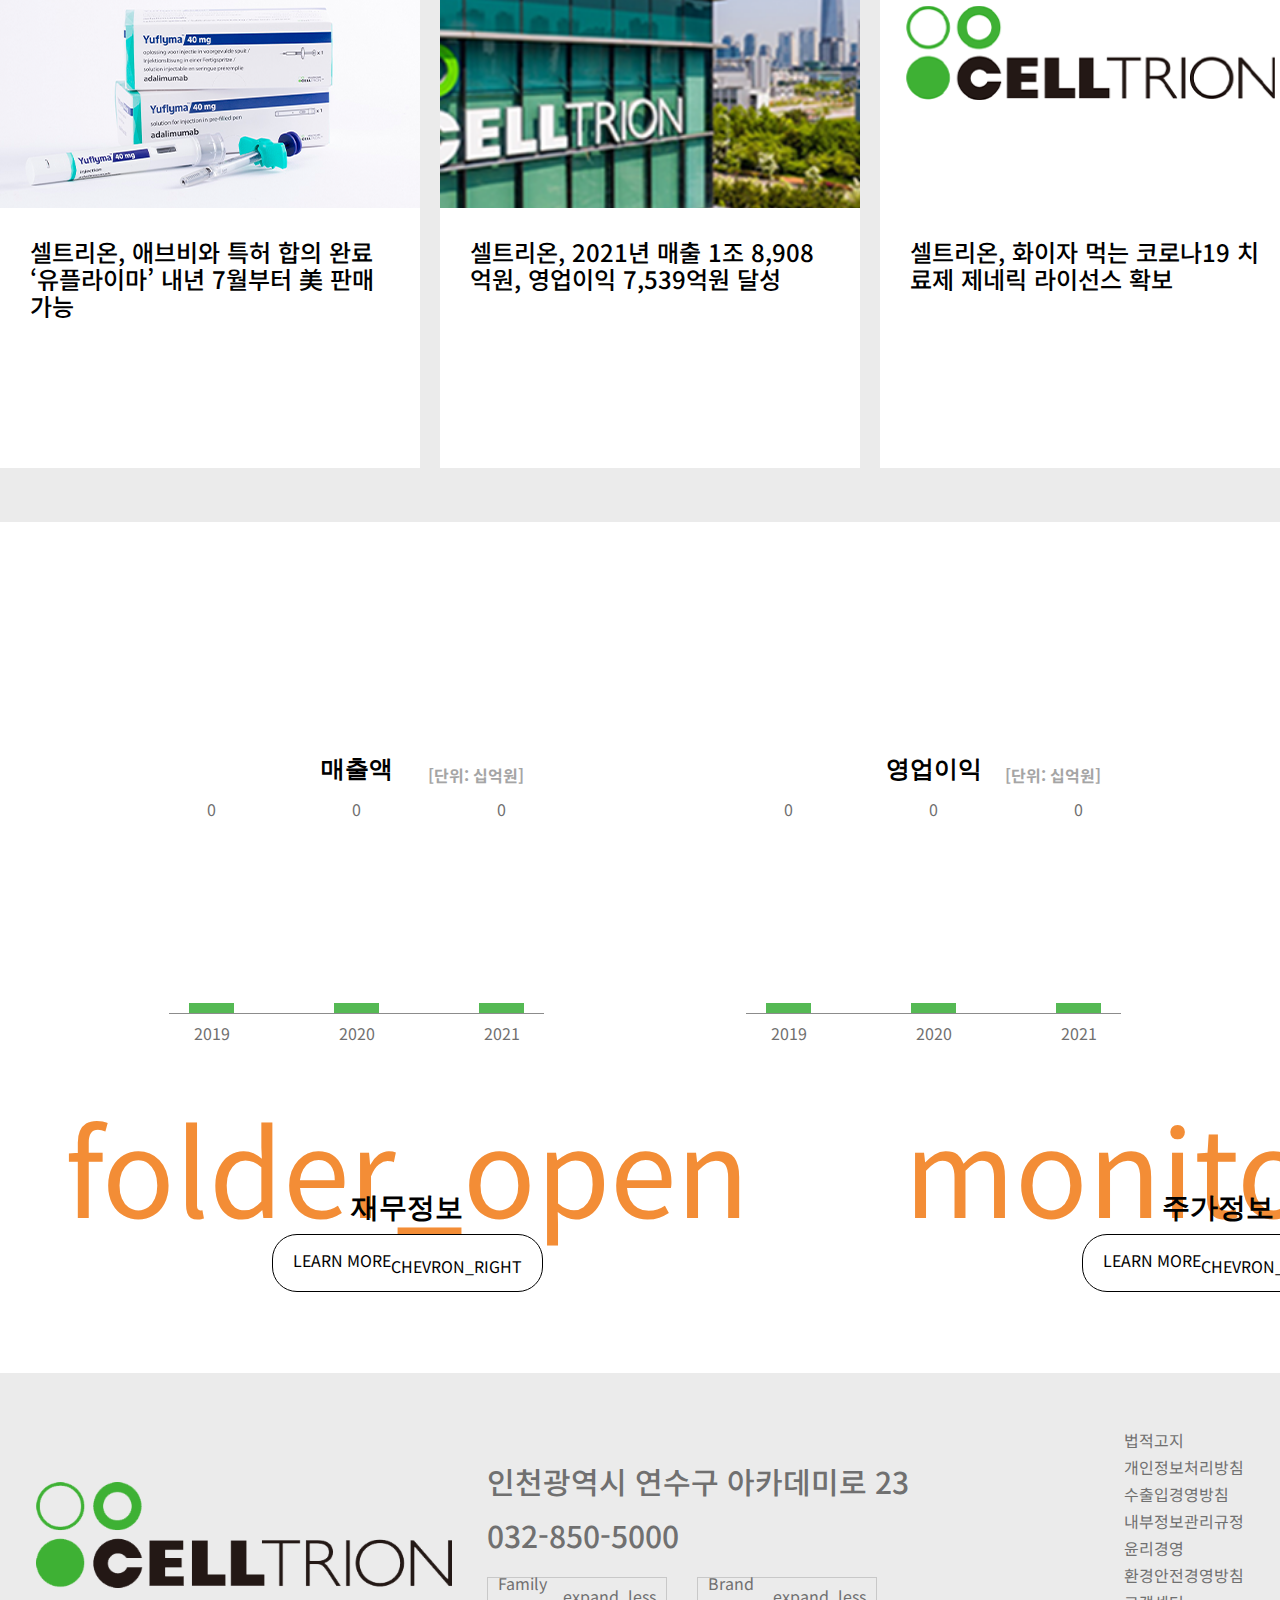
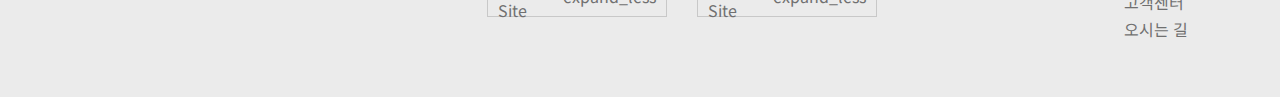
==== commit 57ff0bf3: "product folder 수정" ====
--- a/index.html
+++ b/index.html
@@ -8,7 +8,7 @@
     <meta property="og:description" content="프론트엔드 개발자로 가는 웹퍼블리셔/웹디자인 과정 이신영 1차 포트폴리오">
     <meta property="og:type" content="website">
     <meta property="og:url" content="https://sinyng9928.github.io/index.html">
-    <meta property="og:image" content="images/celltrion_logo.png">
+    <meta property="og:image" content="images/celltrion_og.png">
     <title>2차 포트폴리오-셀트리온 리뉴얼</title>
 
     <link rel="apple-touch-icon" sizes="57x57" href="images/favicon/">
@@ -367,25 +367,25 @@
                 <div class="bio_phar active">
                     <h4 class="products_tt">bio pharmaceutical</h4>
                     <ul>
-                        <li><img src="images/products/Bio pharmaceutical/yuflyma.png" alt="유플라이마"></li>
-                        <li><img src="images/products/Bio pharmaceutical/truxima_rituximab.png" alt="트룩시마"></li>
-                        <li><img src="images/products/Bio pharmaceutical/remsima_sc.png" alt="램시마 SC"></li>
-                        <li><img src="images/products/Bio pharmaceutical/remsima_infliximab.png" alt="램시마"></li>
-                        <li><img src="images/products/Bio pharmaceutical/regkirona.png" alt="렉키로나"></li>
-                        <li><img src="images/products/Bio pharmaceutical/herzuma_trastuzumab.png" alt="허쥬마"></li>
+                        <li><img src="images/products/Bio_pharmaceutical/yuflyma.png" alt="유플라이마"></li>
+                        <li><img src="images/products/Bio_pharmaceutical/truxima_rituximab.png" alt="트룩시마"></li>
+                        <li><img src="images/products/Bio_pharmaceutical/remsima_sc.png" alt="램시마 SC"></li>
+                        <li><img src="images/products/Bio_pharmaceutical/remsima_infliximab.png" alt="램시마"></li>
+                        <li><img src="images/products/Bio_pharmaceutical/regkirona.png" alt="렉키로나"></li>
+                        <li><img src="images/products/Bio_pharmaceutical/herzuma_trastuzumab.png" alt="허쥬마"></li>
                     </ul>
                 </div>
                 <div class="generic_phar">
                     <h4 class="products_tt">generic pharmaceutical</h4>
                     <ul>
-                        <li><img src="images/products/Generic pharmaceutical/temixys.png" alt="티믹시스"></li>
-                        <li><img src="images/products/Generic pharmaceutical/linezolid.png" alt="리니졸러드"></li>
+                        <li><img src="images/products/Generic_pharmaceutical/temixys.png" alt="티믹시스"></li>
+                        <li><img src="images/products/Generic_pharmaceutical/linezolid.png" alt="리니졸러드"></li>
                     </ul>
                 </div>
                 <div class="text_kits">
                     <h4 class="products_tt">test_kits</h4>
                     <ul>
-                        <li><img src="images/products/Test Kits/celltrion_diatrust_covid19.png" alt="코로나 자가진단키트"></li>
+                        <li><img src="images/products/Test_Kits/celltrion_diatrust_covid19.png" alt="코로나 자가진단키트"></li>
                     </ul>
                 </div>
                 <p class="controls">
--- a/css/main.css
+++ b/css/main.css
@@ -94,7 +94,7 @@
 }
 .products{
     display: flex;
-    height: 80vh;
+    padding-bottom: 0;
 }
 .products > div{
     width: 50%;
